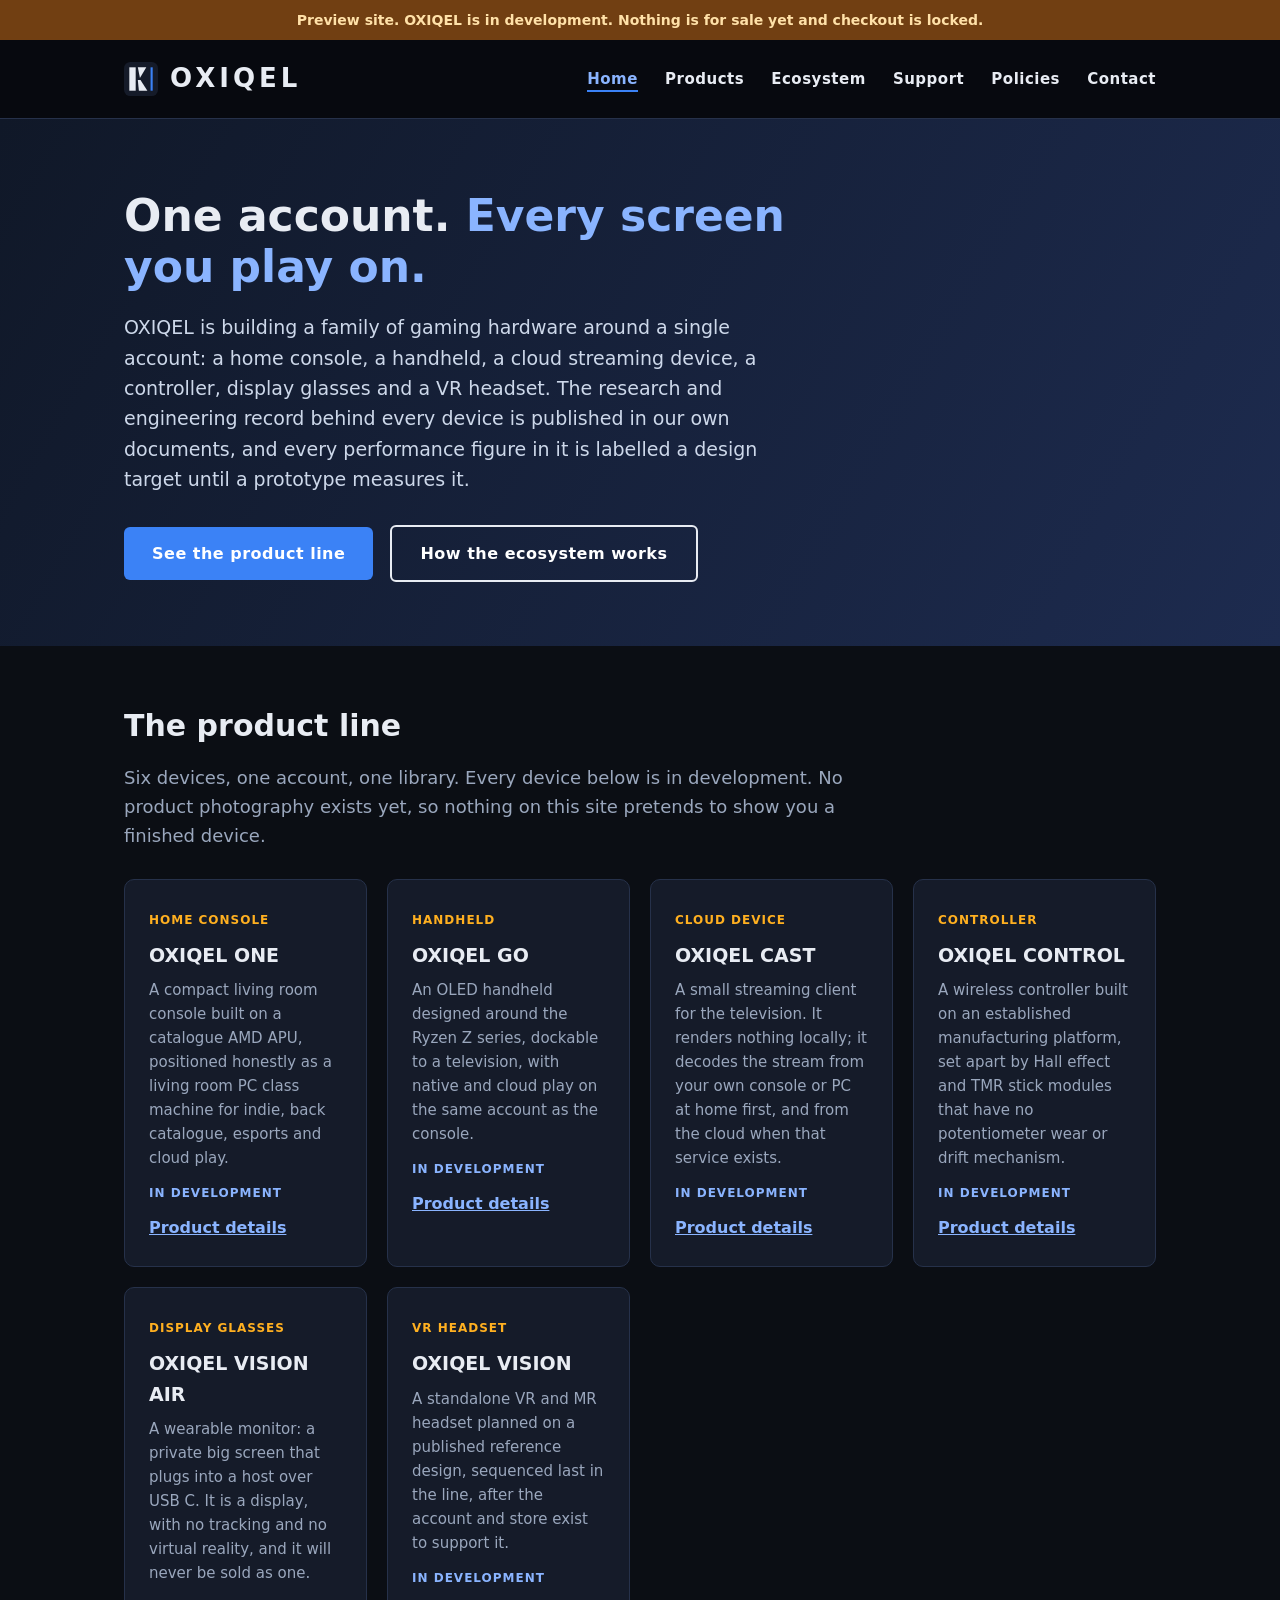
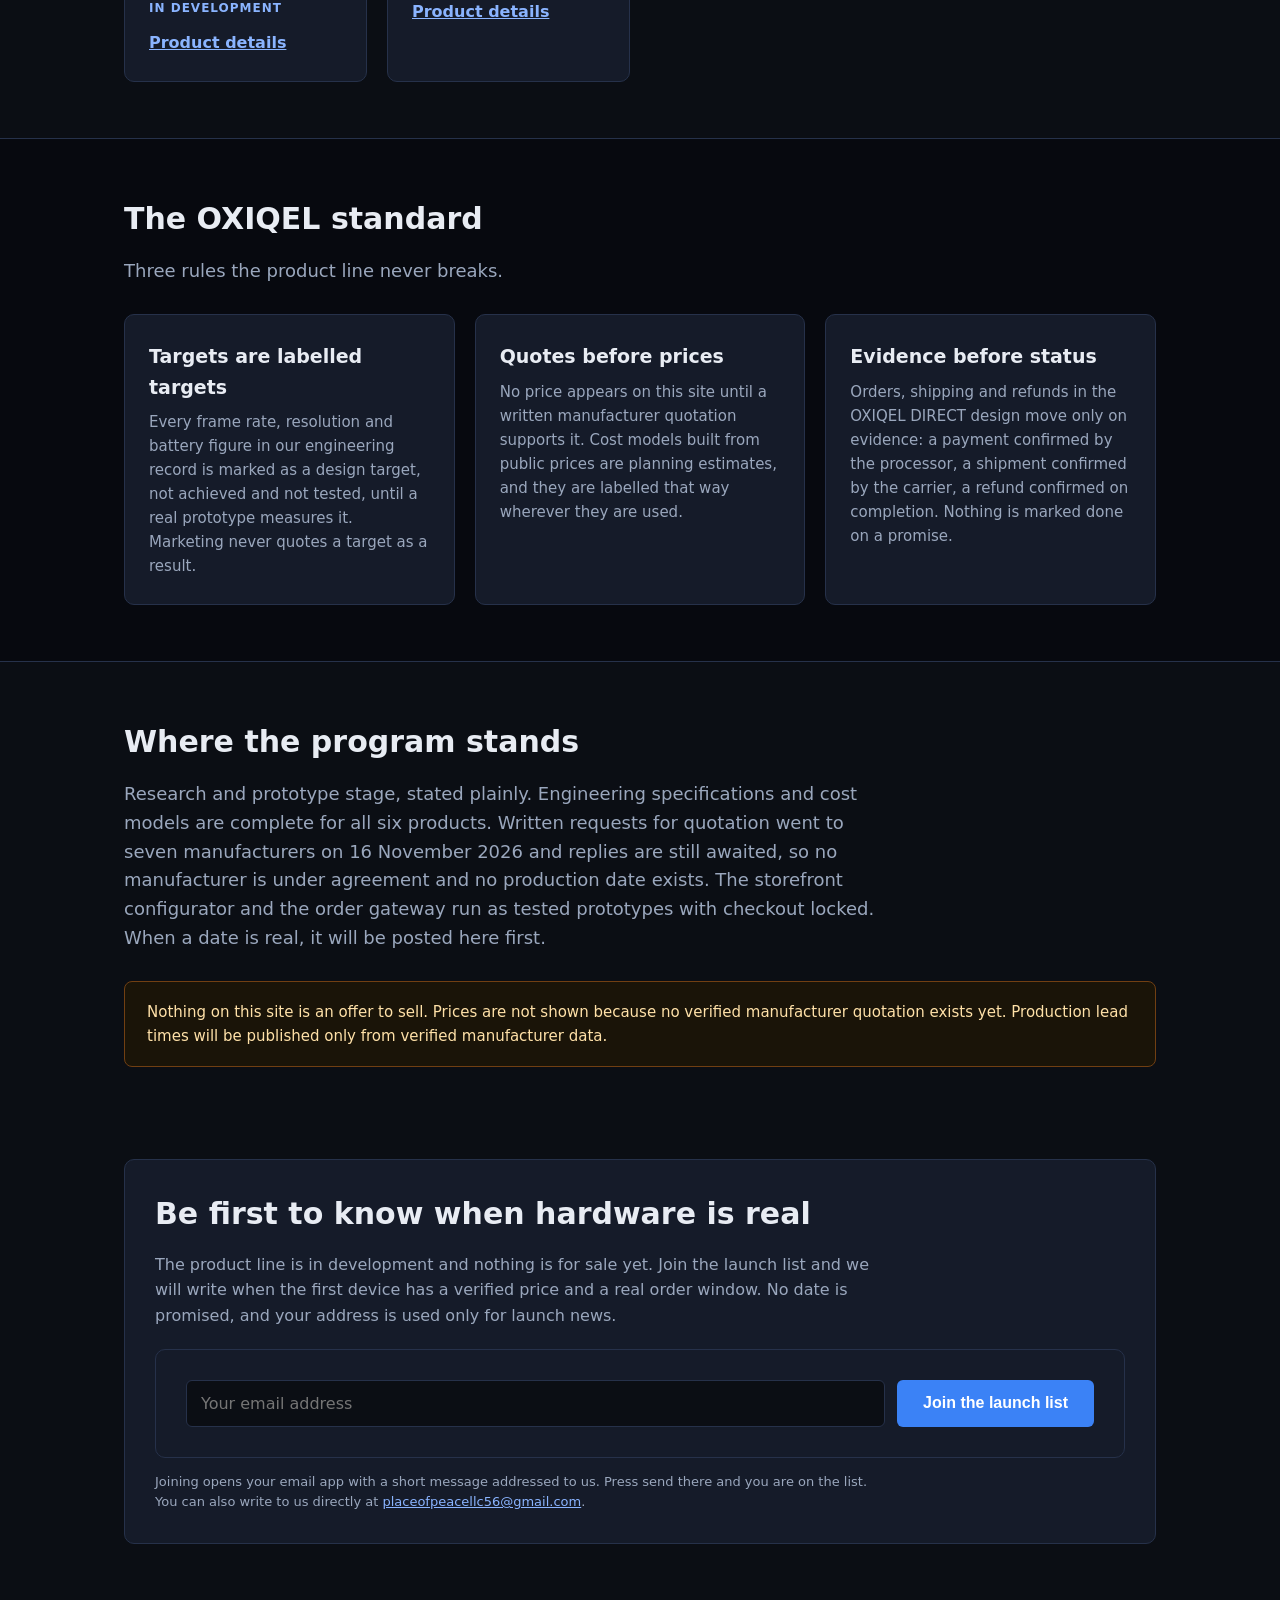
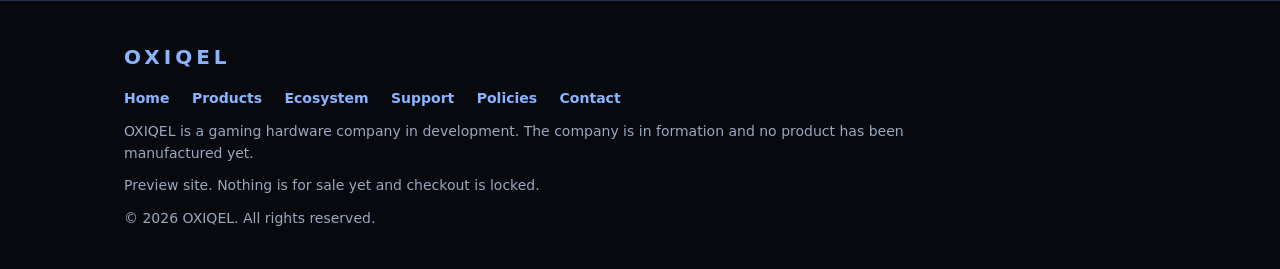
==== index.html @ 668855aa "OXIQEL completed website: six pages plus 404, styles, favicon, products.json, robots, sitemap. Previ" ====
<!DOCTYPE html>
<html lang="en">
<head>
<meta charset="utf-8">
<meta name="viewport" content="width=device-width, initial-scale=1">
<title>OXIQEL | One Account Across Console, Handheld, Cloud and Display</title>
<meta name="description" content="OXIQEL is a gaming hardware company in development: a home console, a handheld, a cloud device, a controller, display glasses and a VR headset, built on one account. Nothing is for sale yet and checkout is locked.">
<link rel="icon" type="image/svg+xml" href="favicon.svg">
<meta name="theme-color" content="#0b0e14">
<meta property="og:type" content="website">
<meta property="og:site_name" content="OXIQEL">
<meta property="og:title" content="OXIQEL | One Account Across Console, Handheld, Cloud and Display">
<meta property="og:description" content="OXIQEL is a gaming hardware company in development: a home console, a handheld, a cloud device, a controller, display glasses and a VR headset, built on one account. Nothing is for sale yet and checkout is locked.">
<meta property="og:url" content="https://oxiqel.com/">
<link rel="stylesheet" href="styles.css">
</head>
<body>
<div class="statusbar">Preview site. OXIQEL is in development. Nothing is for sale yet and checkout is locked.</div>
<header class="site">
  <div class="wrap">
    <a class="wordmark" href="index.html"><svg width="34" height="34" viewBox="0 0 64 64" aria-hidden="true"><rect width="64" height="64" rx="12" fill="#151b29"/><g fill="#e8ecf3"><polygon points="10,10 22,10 22,54 10,54"/><polygon points="26,10 42,10 30,30"/><polygon points="26,34 31,34 44,54 28,54"/></g><rect x="50" y="10" width="4" height="44" fill="#3b82f6"/></svg>OXIQEL</a>
    <nav class="main">
      <a class="current" aria-current="page" href="index.html">Home</a>
      <a href="products.html">Products</a>
      <a href="ecosystem.html">Ecosystem</a>
      <a href="support.html">Support</a>
      <a href="policies.html">Policies</a>
      <a href="contact.html">Contact</a>
    </nav>
  </div>
</header>

<div class="hero">
  <div class="wrap">
    <h1>One account. <span>Every screen you play on.</span></h1>
    <p>OXIQEL is building a family of gaming hardware around a single account: a home console, a handheld, a cloud streaming device, a controller, display glasses and a VR headset. The research and engineering record behind every device is published in our own documents, and every performance figure in it is labelled a design target until a prototype measures it.</p>
    <a class="cta" href="products.html">See the product line</a>
    <a class="cta alt" href="ecosystem.html">How the ecosystem works</a>
  </div>
</div>

<section class="block">
  <div class="wrap">
    <h2 class="title">The product line</h2>
    <p class="lede">Six devices, one account, one library. Every device below is in development. No product photography exists yet, so nothing on this site pretends to show you a finished device.</p>
    <div class="cards">
      <div class="card">
        <span class="tag">Home Console</span>
        <h3>OXIQEL ONE</h3>
        <p>A compact living room console built on a catalogue AMD APU, positioned honestly as a living room PC class machine for indie, back catalogue, esports and cloud play.</p>
        <span class="status">In development</span><br>
        <a class="more" href="products.html#one">Product details</a>
      </div>
      <div class="card">
        <span class="tag">Handheld</span>
        <h3>OXIQEL GO</h3>
        <p>An OLED handheld designed around the Ryzen Z series, dockable to a television, with native and cloud play on the same account as the console.</p>
        <span class="status">In development</span><br>
        <a class="more" href="products.html#go">Product details</a>
      </div>
      <div class="card">
        <span class="tag">Cloud Device</span>
        <h3>OXIQEL CAST</h3>
        <p>A small streaming client for the television. It renders nothing locally; it decodes the stream from your own console or PC at home first, and from the cloud when that service exists.</p>
        <span class="status">In development</span><br>
        <a class="more" href="products.html#cast">Product details</a>
      </div>
      <div class="card">
        <span class="tag">Controller</span>
        <h3>OXIQEL CONTROL</h3>
        <p>A wireless controller built on an established manufacturing platform, set apart by Hall effect and TMR stick modules that have no potentiometer wear or drift mechanism.</p>
        <span class="status">In development</span><br>
        <a class="more" href="products.html#control">Product details</a>
      </div>
      <div class="card">
        <span class="tag">Display Glasses</span>
        <h3>OXIQEL VISION AIR</h3>
        <p>A wearable monitor: a private big screen that plugs into a host over USB C. It is a display, with no tracking and no virtual reality, and it will never be sold as one.</p>
        <span class="status">In development</span><br>
        <a class="more" href="products.html#vision-air">Product details</a>
      </div>
      <div class="card">
        <span class="tag">VR Headset</span>
        <h3>OXIQEL VISION</h3>
        <p>A standalone VR and MR headset planned on a published reference design, sequenced last in the line, after the account and store exist to support it.</p>
        <span class="status">In development</span><br>
        <a class="more" href="products.html#vision">Product details</a>
      </div>
    </div>
  </div>
</section>

<section class="block band">
  <div class="wrap">
    <h2 class="title">The OXIQEL standard</h2>
    <p class="lede">Three rules the product line never breaks.</p>
    <div class="cards">
      <div class="card">
        <h3>Targets are labelled targets</h3>
        <p>Every frame rate, resolution and battery figure in our engineering record is marked as a design target, not achieved and not tested, until a real prototype measures it. Marketing never quotes a target as a result.</p>
      </div>
      <div class="card">
        <h3>Quotes before prices</h3>
        <p>No price appears on this site until a written manufacturer quotation supports it. Cost models built from public prices are planning estimates, and they are labelled that way wherever they are used.</p>
      </div>
      <div class="card">
        <h3>Evidence before status</h3>
        <p>Orders, shipping and refunds in the OXIQEL DIRECT design move only on evidence: a payment confirmed by the processor, a shipment confirmed by the carrier, a refund confirmed on completion. Nothing is marked done on a promise.</p>
      </div>
    </div>
  </div>
</section>

<section class="block">
  <div class="wrap">
    <h2 class="title">Where the program stands</h2>
    <p class="lede">Research and prototype stage, stated plainly. Engineering specifications and cost models are complete for all six products. Written requests for quotation went to seven manufacturers on 16 November 2026 and replies are still awaited, so no manufacturer is under agreement and no production date exists. The storefront configurator and the order gateway run as tested prototypes with checkout locked. When a date is real, it will be posted here first.</p>
    <div class="note">Nothing on this site is an offer to sell. Prices are not shown because no verified manufacturer quotation exists yet. Production lead times will be published only from verified manufacturer data.</div>
  </div>
</section>

<section class="block tight" id="launch-list">
  <div class="wrap">
    <div class="signup">
      <h2 class="title">Be first to know when hardware is real</h2>
      <p>The product line is in development and nothing is for sale yet. Join the launch list and we will write when the first device has a verified price and a real order window. No date is promised, and your address is used only for launch news.</p>
      <form class="signup" method="post" action="#">
        <label class="sr" for="signup-email">Your email</label>
        <input id="signup-email" name="email" type="email" autocomplete="email" required placeholder="Your email address">
        <button type="submit">Join the launch list</button>
      </form>
      <p class="fineprint">Joining opens your email app with a short message addressed to us. Press send there and you are on the list. You can also write to us directly at <a href="mailto:placeofpeacellc56@gmail.com">placeofpeacellc56@gmail.com</a>.</p>
    </div>
  </div>
</section>

<footer class="site">
  <div class="wrap">
    <a class="wordmark" href="index.html">OXIQEL</a>
    <nav class="foot">
      <a href="index.html">Home</a>
      <a href="products.html">Products</a>
      <a href="ecosystem.html">Ecosystem</a>
      <a href="support.html">Support</a>
      <a href="policies.html">Policies</a>
      <a href="contact.html">Contact</a>
    </nav>
    <p>OXIQEL is a gaming hardware company in development. The company is in formation and no product has been manufactured yet.</p>
    <p>Preview site. Nothing is for sale yet and checkout is locked.</p>
    <p>&copy; 2026 OXIQEL. All rights reserved.</p>
  </div>
</footer>

<script>
document.querySelectorAll('form.signup').forEach(function (f) {
  f.addEventListener('submit', function (e) {
    e.preventDefault();
    var em = f.querySelector('input[name="email"]').value.trim();
    var body = 'Please add this email to the OXIQEL launch list: ' + em + '\n\nI understand the product line is in development and nothing is for sale yet.';
    window.location.href = 'mailto:placeofpeacellc56@gmail.com?subject=' + encodeURIComponent('OXIQEL launch list signup') + '&body=' + encodeURIComponent(body);
  });
});
</script>
</body>
</html>
---- styles.css ----
/* OXIQEL site styles. Brand system per brand/VISUAL_IDENTITY_V1.md:
   Deep Space #0B0E14 base, Signal Blue #3B82F6 primary action, Ice #E8ECF3
   text. No product photography is used anywhere on this site until real
   product photography exists; every device shown is described in words and
   labelled a concept. Layout and completion pattern mirror the Stonepress
   site standard: full navigation, footer navigation, current page marking,
   focus states, screen reader labels, phone width rules. */

:root {
  --space: #0b0e14;
  --space-deep: #07090f;
  --panel: #151b29;
  --panel-line: #26314a;
  --blue: #3b82f6;
  --blue-soft: #8ab4ff;
  --ice: #e8ecf3;
  --muted: #9aa7bd;
  --amber: #ffb020;
  --amber-deep: #713f12;
}

* { box-sizing: border-box; margin: 0; padding: 0; }

body {
  font-family: system-ui, "Helvetica Neue", Helvetica, Arial, sans-serif;
  background: var(--space);
  color: var(--ice);
  line-height: 1.6;
}

a { color: var(--blue-soft); }

.wrap { max-width: 1080px; margin: 0 auto; padding: 0 24px; }

.statusbar {
  background: var(--amber-deep);
  color: #ffe1a8;
  font-size: 14px;
  font-weight: 600;
  text-align: center;
  padding: 9px 16px;
}

header.site {
  background: var(--space-deep);
  border-bottom: 1px solid var(--panel-line);
}
header.site .wrap {
  display: flex; align-items: center; justify-content: space-between;
  padding-top: 18px; padding-bottom: 18px; flex-wrap: wrap; gap: 12px;
}
.wordmark {
  display: inline-flex; align-items: center; gap: 12px;
  font-size: 26px; font-weight: 800; letter-spacing: 4px; color: var(--ice);
  text-decoration: none;
}
.wordmark svg { display: block; }
nav.main a {
  color: var(--ice); text-decoration: none; margin-left: 22px;
  font-size: 15px; font-weight: 600; letter-spacing: 0.5px;
}
nav.main a:hover { color: var(--blue-soft); }
nav.main a.current { color: var(--blue-soft); border-bottom: 2px solid var(--blue); padding-bottom: 2px; }

.hero {
  background: linear-gradient(120deg, #101828, #1d2b4f);
  padding: 72px 0 64px 0;
}
.hero h1 {
  font-size: 44px; line-height: 1.15; font-weight: 800; max-width: 760px;
}
.hero h1 span { color: var(--blue-soft); }
.hero p {
  margin-top: 20px; font-size: 19px; max-width: 680px; color: #cdd8ea;
}
.hero .cta {
  display: inline-block; margin-top: 30px; background: var(--blue);
  color: #ffffff; padding: 14px 28px; border-radius: 6px;
  text-decoration: none; font-weight: 700; letter-spacing: 0.5px;
}
.hero .cta.alt {
  background: transparent; border: 2px solid var(--ice); margin-left: 12px;
}

section.block { padding: 56px 0; }
section.block.tight { padding: 36px 0; }
h2.title { font-size: 30px; font-weight: 800; color: var(--ice); margin-bottom: 14px; }
p.lede { font-size: 18px; color: var(--muted); max-width: 760px; }

.cards { display: grid; grid-template-columns: repeat(auto-fit, minmax(230px, 1fr)); gap: 20px; margin-top: 28px; }
.card {
  background: var(--panel); border: 1px solid var(--panel-line); border-radius: 10px;
  padding: 26px 24px;
}
.card h3 { font-size: 19px; color: var(--ice); margin-bottom: 8px; }
.card p { font-size: 15px; color: var(--muted); }
.card .tag {
  display: inline-block; font-size: 12px; font-weight: 700; letter-spacing: 1px;
  color: var(--amber); text-transform: uppercase; margin-bottom: 10px;
}
.card .status {
  display: inline-block; font-size: 12px; font-weight: 700; letter-spacing: 1px;
  color: var(--blue-soft); text-transform: uppercase; margin-top: 14px;
}
.card a.more { display: inline-block; margin-top: 10px; font-weight: 600; }

.band { background: var(--space-deep); border-top: 1px solid var(--panel-line); border-bottom: 1px solid var(--panel-line); }

.note {
  background: #1a1408; border: 1px solid var(--amber-deep); border-radius: 8px;
  padding: 18px 22px; margin-top: 28px; font-size: 15px; color: #ffe1a8;
}

.product { margin-top: 40px; }
.product h3 {
  font-size: 24px; color: var(--ice); border-bottom: 3px solid var(--blue);
  padding-bottom: 8px; margin-bottom: 10px;
}
.product p { color: var(--muted); font-size: 16px; max-width: 820px; margin-top: 8px; }
.product .status {
  display: inline-block; font-size: 12px; font-weight: 700; letter-spacing: 1px;
  color: var(--amber); text-transform: uppercase; margin-bottom: 6px;
}
.product dl { margin-top: 14px; display: grid; grid-template-columns: repeat(auto-fit, minmax(220px, 1fr)); gap: 12px; }
.product dl div { background: var(--panel); border: 1px solid var(--panel-line); border-radius: 8px; padding: 14px 16px; }
.product dt { font-size: 12px; font-weight: 700; letter-spacing: 1px; text-transform: uppercase; color: var(--blue-soft); }
.product dd { font-size: 15px; color: var(--ice); margin-top: 4px; }

.config {
  background: var(--panel); border: 1px solid var(--panel-line); border-radius: 10px;
  padding: 30px; margin-top: 28px;
}
.config label { display: block; font-weight: 600; margin-top: 18px; margin-bottom: 6px; }
.config select {
  width: 100%; padding: 12px; border: 1px solid var(--panel-line); border-radius: 6px;
  font-size: 16px; font-family: inherit; background: var(--space); color: var(--ice);
}
.config .actions { display: flex; gap: 12px; flex-wrap: wrap; margin-top: 24px; }
button.primary {
  background: var(--blue); color: #ffffff; border: none; padding: 14px 28px;
  border-radius: 6px; font-size: 16px; font-weight: 700; cursor: pointer;
}
button.locked {
  background: #475569; color: #e2e8f0; border: none; padding: 14px 28px;
  border-radius: 6px; font-size: 16px; font-weight: 700; cursor: not-allowed;
}
#summary {
  background: var(--space); border: 1px dashed var(--blue); border-radius: 8px;
  padding: 16px; margin-top: 18px; white-space: pre-wrap; font-size: 15px;
}

.libcard {
  background: var(--panel); border: 1px solid var(--panel-line); border-radius: 10px;
  padding: 22px 24px; margin-top: 16px;
}
.libcard h3 { font-size: 19px; }
.libcard p { color: var(--muted); font-size: 15px; margin-top: 6px; max-width: 820px; }
.badge {
  display: inline-block; font-size: 11px; font-weight: 700; letter-spacing: 1px;
  padding: 3px 10px; border-radius: 999px; background: var(--amber-deep); color: #ffe1a8;
  text-transform: uppercase; margin-left: 8px; vertical-align: middle;
}

.policy h2 { font-size: 24px; margin-top: 36px; color: var(--ice); }
.policy h2:first-child { margin-top: 0; }
.policy p { color: var(--muted); font-size: 16px; max-width: 860px; margin-top: 10px; }

form.contact { max-width: 640px; margin-top: 24px; }
form.contact label { display: block; font-weight: 600; margin-top: 18px; margin-bottom: 6px; }
form.contact input, form.contact select, form.contact textarea {
  width: 100%; padding: 12px; border: 1px solid var(--panel-line); border-radius: 6px;
  font-size: 16px; font-family: inherit; background: var(--panel); color: var(--ice);
}
form.contact button {
  margin-top: 22px; background: var(--blue); color: #ffffff; border: none;
  padding: 14px 30px; border-radius: 6px; font-size: 16px; font-weight: 700;
  cursor: pointer;
}

.signup {
  background: var(--panel); border: 1px solid var(--panel-line); border-radius: 10px;
  padding: 30px;
}
.signup p { color: var(--muted); max-width: 720px; margin-top: 6px; }
form.signup {
  display: flex; gap: 12px; flex-wrap: wrap; margin-top: 20px;
}
form.signup input {
  flex: 1 1 260px; padding: 13px 14px; border: 1px solid var(--panel-line);
  border-radius: 6px; font-size: 16px; font-family: inherit; background: var(--space); color: var(--ice);
}
form.signup button {
  background: var(--blue); color: #ffffff; border: none; padding: 13px 26px;
  border-radius: 6px; font-size: 16px; font-weight: 700; cursor: pointer;
}
.signup .fineprint { font-size: 13px; margin-top: 14px; }

footer.site {
  background: var(--space-deep); border-top: 1px solid var(--panel-line);
  color: var(--muted); padding: 40px 0; margin-top: 20px; font-size: 14px;
}
footer.site .wordmark { font-size: 20px; }
footer.site p { margin-top: 10px; max-width: 820px; }
footer.site a { color: var(--blue-soft); }
nav.foot { margin-top: 14px; }
nav.foot a { margin-right: 18px; text-decoration: none; font-weight: 600; }
nav.foot a:hover { text-decoration: underline; }

a:focus-visible, button:focus-visible, input:focus-visible,
select:focus-visible, textarea:focus-visible {
  outline: 3px solid var(--amber); outline-offset: 2px;
}

.sr {
  position: absolute; width: 1px; height: 1px; overflow: hidden;
  clip: rect(0 0 0 0); white-space: nowrap;
}

.cta-inline { color: var(--blue-soft); font-size: 17px; }

@media (max-width: 720px) {
  .wrap { padding: 0 18px; }
  header.site .wrap { flex-direction: column; align-items: flex-start; }
  nav.main a { margin-left: 0; margin-right: 18px; line-height: 2; }
  .hero { padding: 48px 0 44px 0; }
  .hero h1 { font-size: 31px; }
  .hero p { font-size: 17px; }
  .hero .cta { display: block; text-align: center; margin-left: 0; }
  .hero .cta.alt { margin-top: 12px; }
  section.block { padding: 40px 0; }
  h2.title { font-size: 25px; }
  p.lede { font-size: 16px; }
  .config, .signup { padding: 22px; }
  form.signup button { width: 100%; }
  form.contact button { width: 100%; }
  .config .actions button { width: 100%; }
}
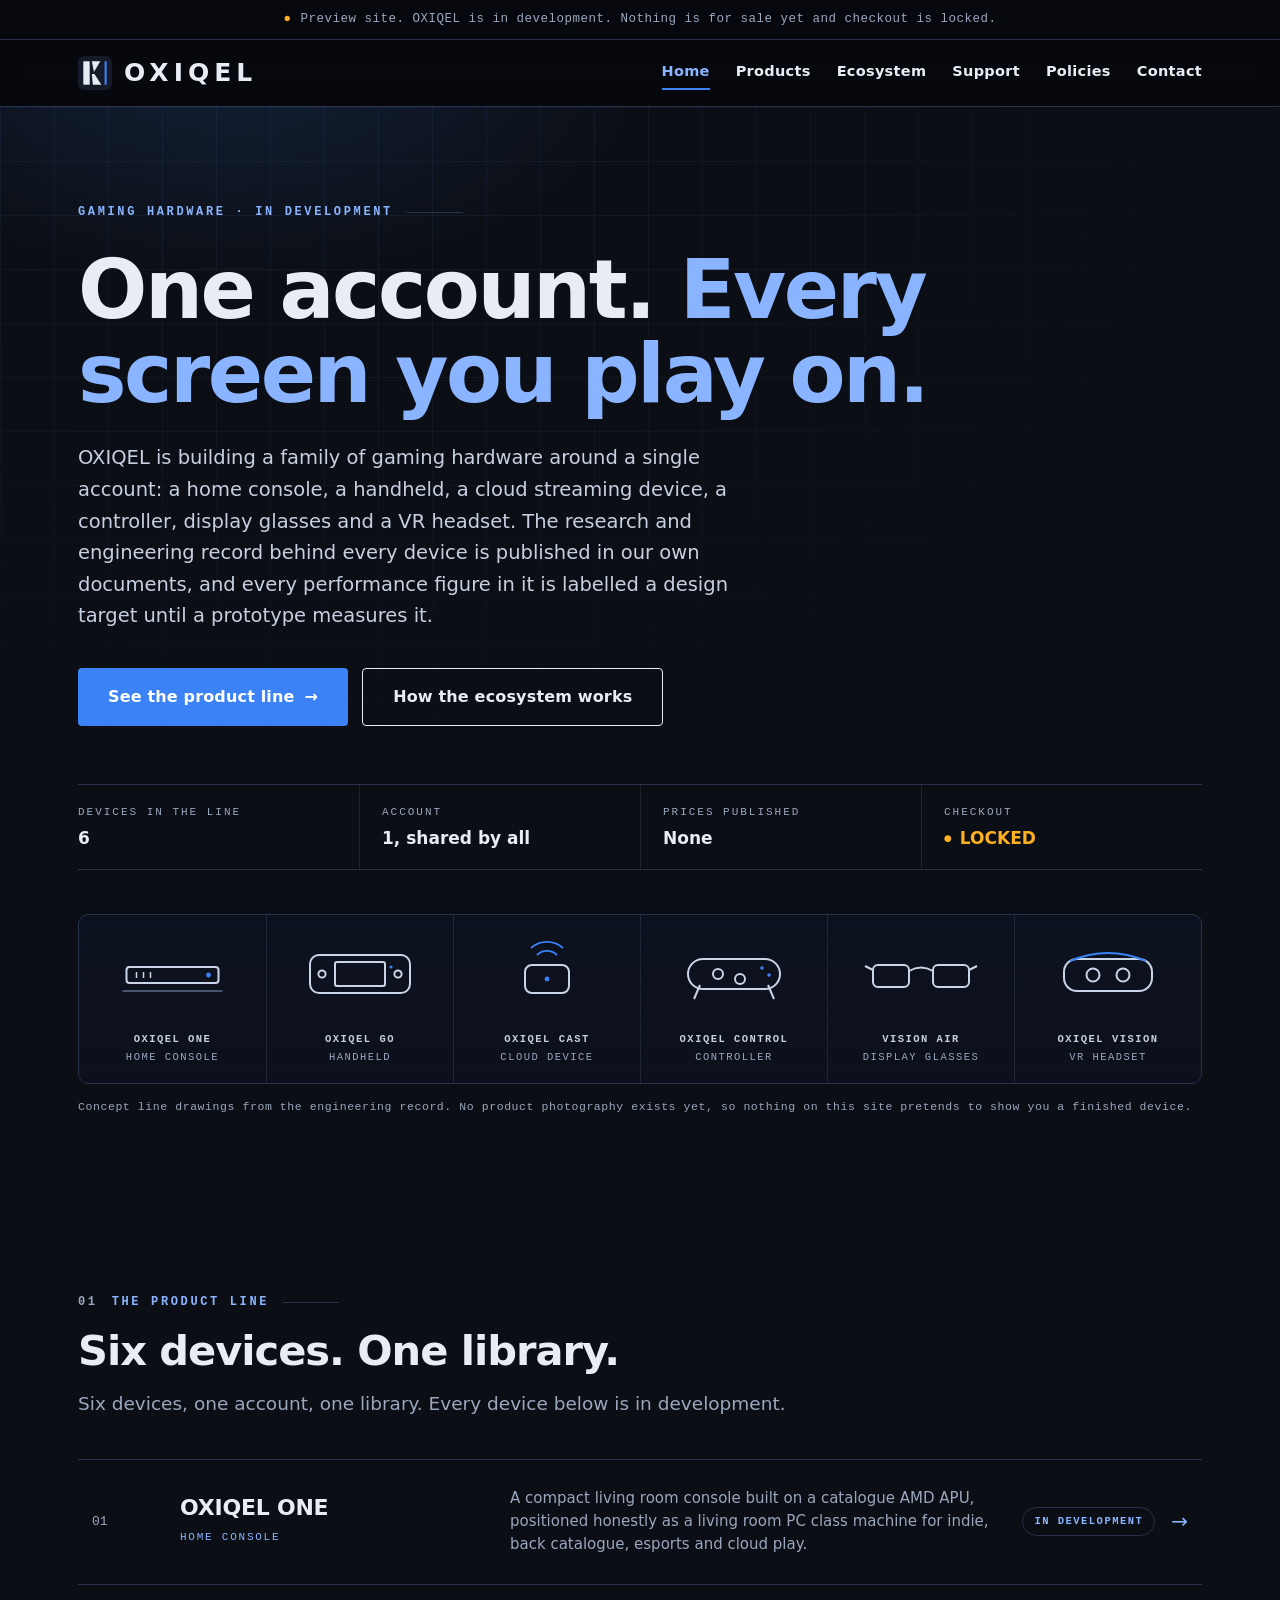
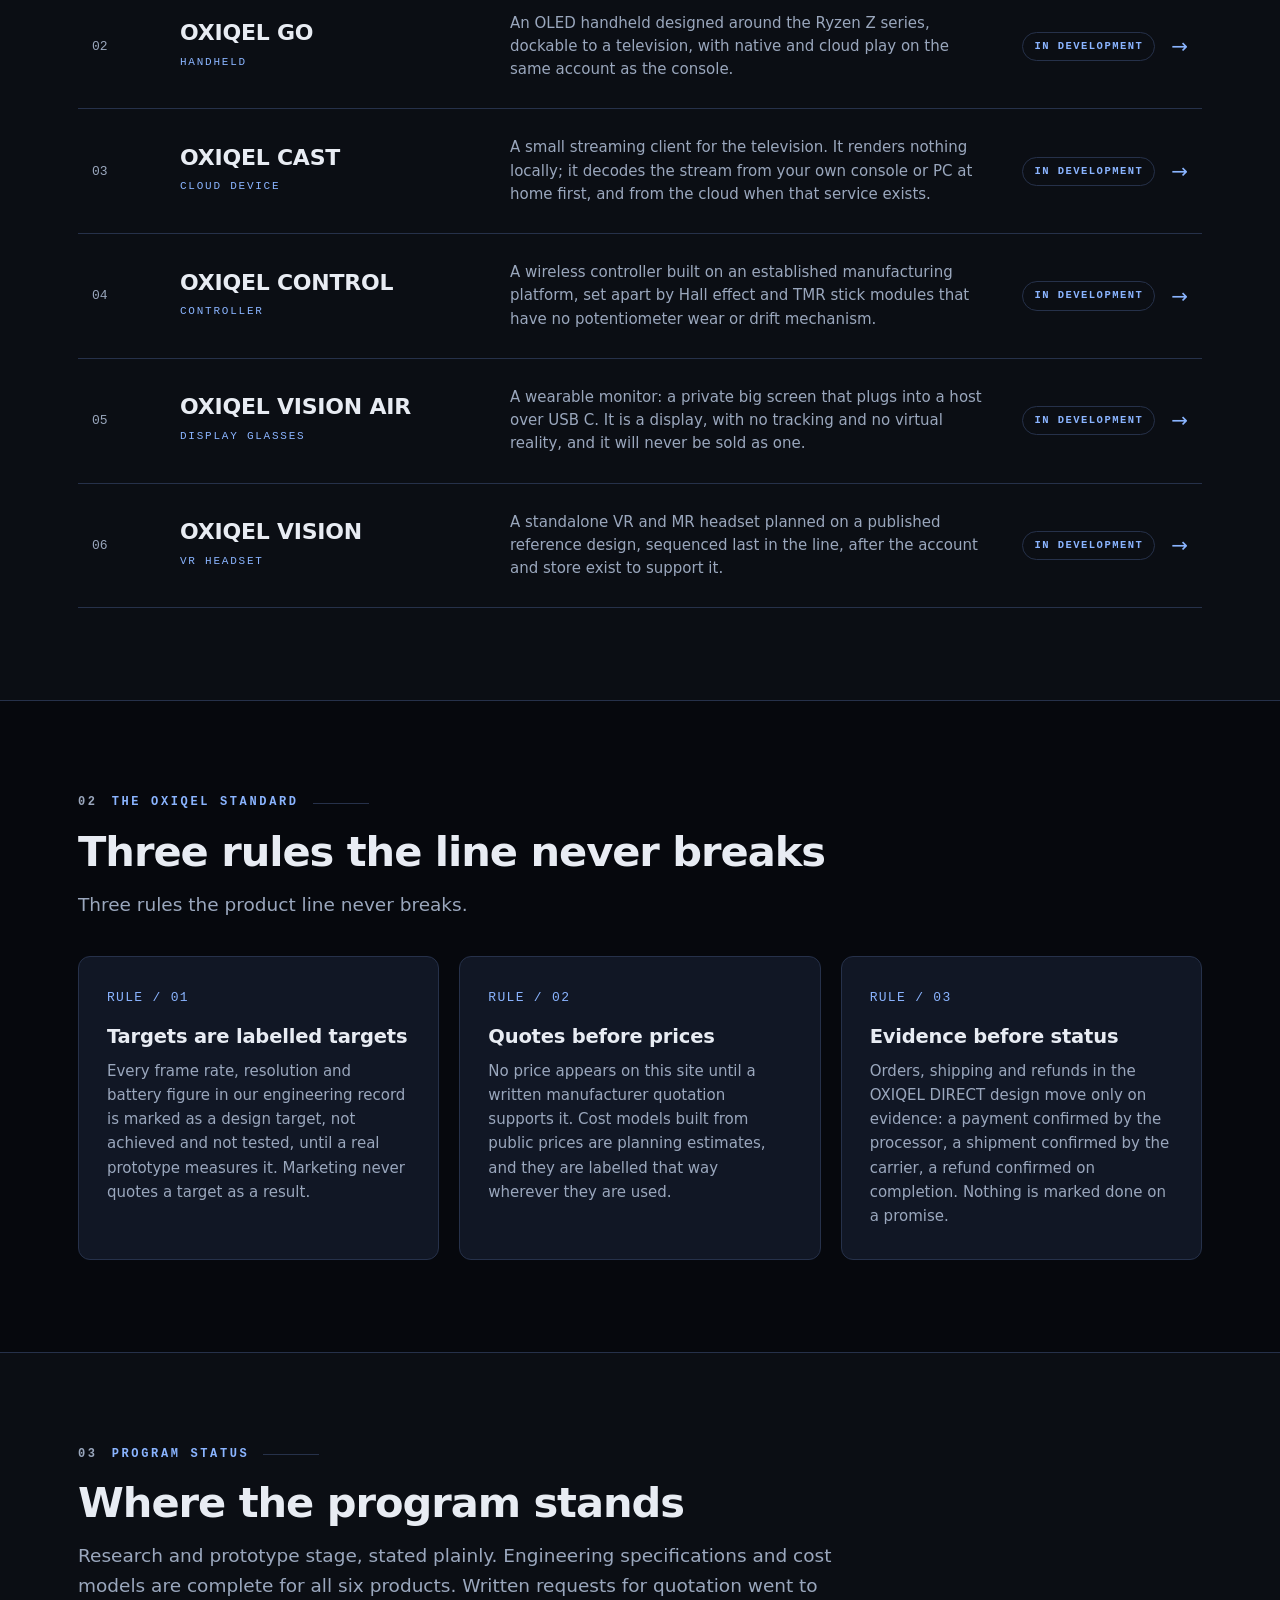
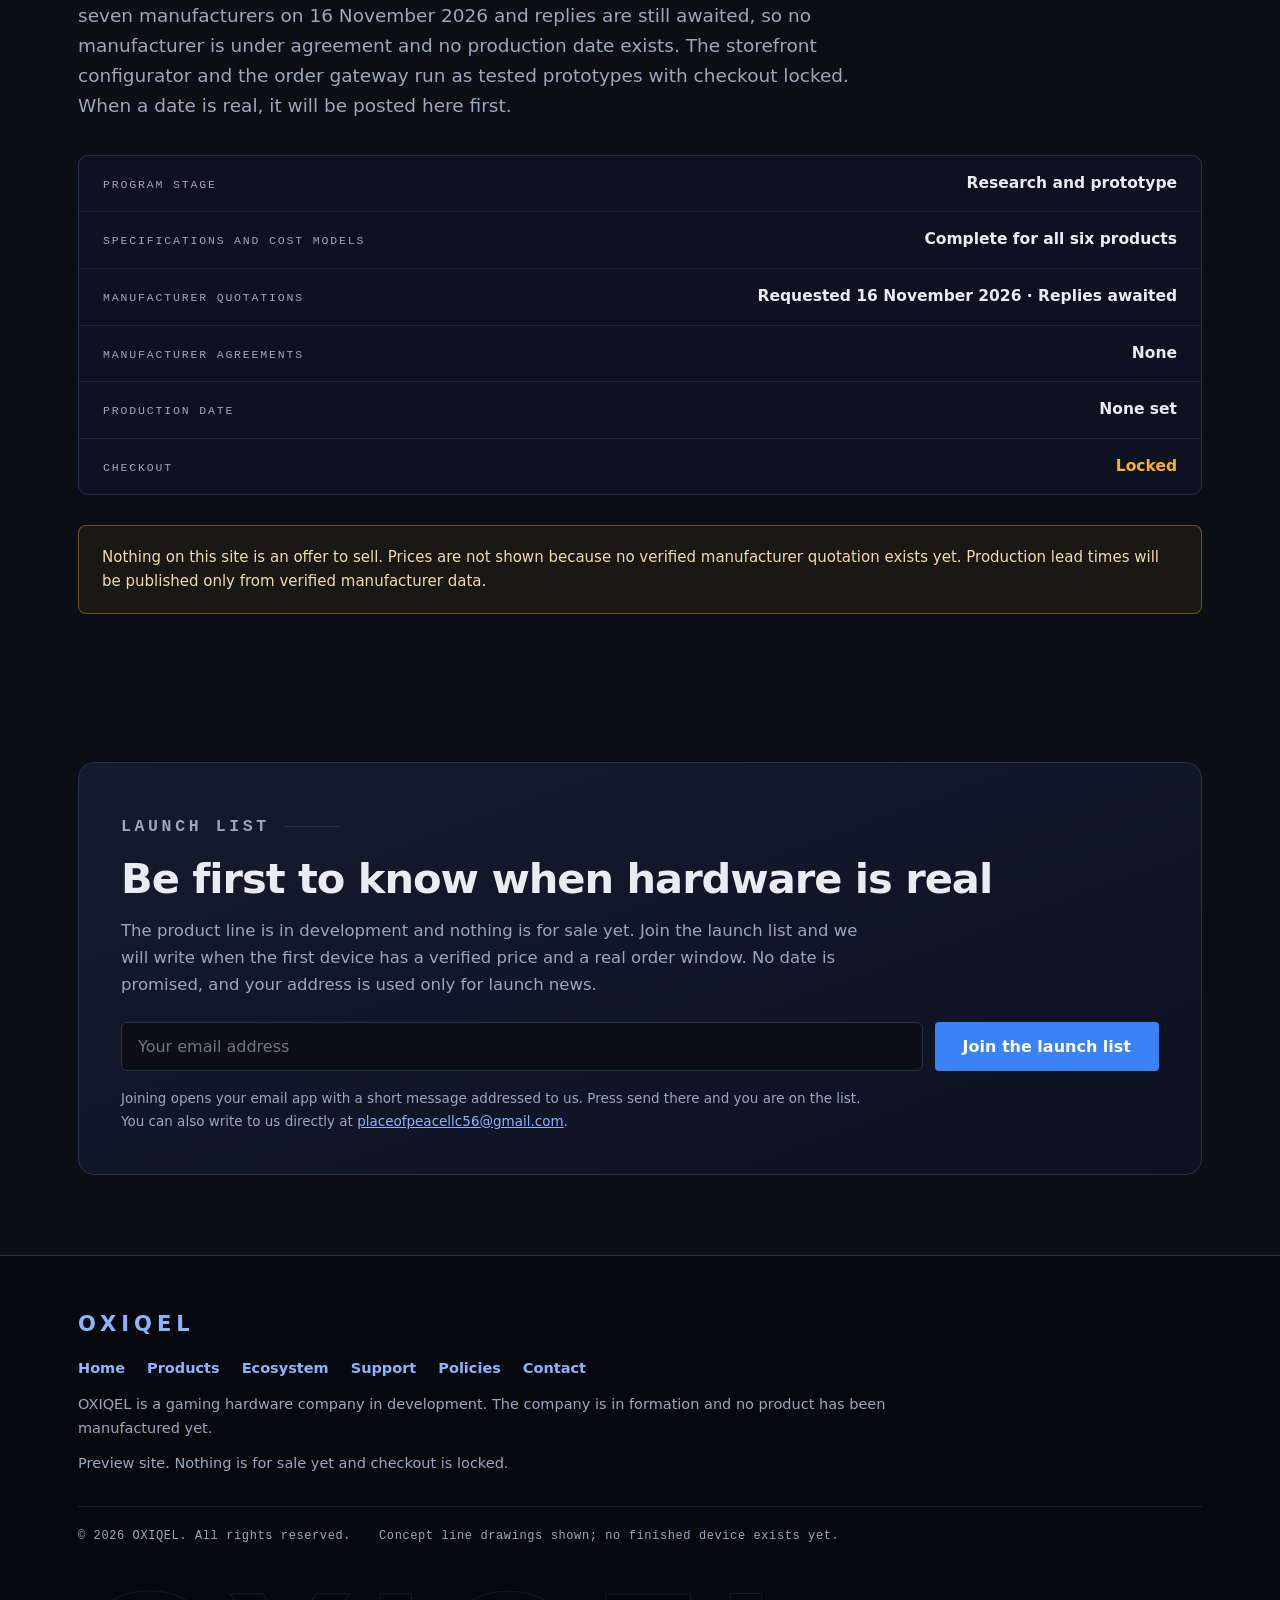
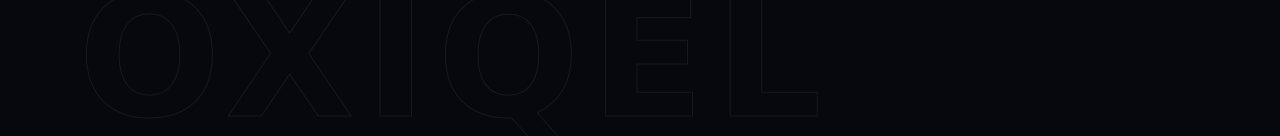
==== commit 93d20737: "Design elevation: engineering-dossier art direction, full rebuild of all pages" ====
--- a/index.html
+++ b/index.html
@@ -15,11 +15,12 @@
 <link rel="stylesheet" href="styles.css">
 </head>
 <body>
-<div class="statusbar">Preview site. OXIQEL is in development. Nothing is for sale yet and checkout is locked.</div>
+<a class="skip" href="#main">Skip to content</a>
+<div class="statusbar"><span class="dot" aria-hidden="true">●</span>Preview site. OXIQEL is in development. Nothing is for sale yet and checkout is locked.</div>
 <header class="site">
   <div class="wrap">
     <a class="wordmark" href="index.html"><svg width="34" height="34" viewBox="0 0 64 64" aria-hidden="true"><rect width="64" height="64" rx="12" fill="#151b29"/><g fill="#e8ecf3"><polygon points="10,10 22,10 22,54 10,54"/><polygon points="26,10 42,10 30,30"/><polygon points="26,34 31,34 44,54 28,54"/></g><rect x="50" y="10" width="4" height="44" fill="#3b82f6"/></svg>OXIQEL</a>
-    <nav class="main">
+    <nav class="main" aria-label="Main">
       <a class="current" aria-current="page" href="index.html">Home</a>
       <a href="products.html">Products</a>
       <a href="ecosystem.html">Ecosystem</a>
@@ -30,80 +31,116 @@
   </div>
 </header>
 
+<main id="main">
 <div class="hero">
   <div class="wrap">
-    <h1>One account. <span>Every screen you play on.</span></h1>
-    <p>OXIQEL is building a family of gaming hardware around a single account: a home console, a handheld, a cloud streaming device, a controller, display glasses and a VR headset. The research and engineering record behind every device is published in our own documents, and every performance figure in it is labelled a design target until a prototype measures it.</p>
-    <a class="cta" href="products.html">See the product line</a>
-    <a class="cta alt" href="ecosystem.html">How the ecosystem works</a>
+    <p class="kicker">Gaming hardware · In development</p>
+    <h1 class="display">One account. <span>Every screen you play on.</span></h1>
+    <p class="intro">OXIQEL is building a family of gaming hardware around a single account: a home console, a handheld, a cloud streaming device, a controller, display glasses and a VR headset. The research and engineering record behind every device is published in our own documents, and every performance figure in it is labelled a design target until a prototype measures it.</p>
+    <div class="ctas">
+      <a class="cta" href="products.html">See the product line <span class="arr" aria-hidden="true">→</span></a>
+      <a class="cta alt" href="ecosystem.html">How the ecosystem works</a>
+    </div>
+    <dl class="datastrip">
+      <div><dt>Devices in the line</dt><dd>6</dd></div>
+      <div><dt>Account</dt><dd>1, shared by all</dd></div>
+      <div><dt>Prices published</dt><dd>None</dd></div>
+      <div><dt>Checkout</dt><dd class="lock">LOCKED</dd></div>
+    </dl>
+    <div class="figstrip" role="img" aria-label="Concept line drawings of the six OXIQEL devices: ONE console, GO handheld, CAST cloud device, CONTROL controller, VISION AIR display glasses and VISION headset.">
+      <figure>
+        <svg viewBox="0 0 120 74" fill="none" stroke="#c9d4e6" stroke-width="2" aria-hidden="true"><rect x="14" y="30" width="92" height="16" rx="3"/><path d="M24 35v6M31 35v6M38 35v6" stroke-width="1.5"/><circle cx="96" cy="38" r="2.4" fill="#3b82f6" stroke="none"/><path d="M10 54h100" stroke="#5b6b8c" stroke-width="1.5"/></svg>
+        <figcaption><b>OXIQEL ONE</b><br>Home console</figcaption>
+      </figure>
+      <figure>
+        <svg viewBox="0 0 120 74" fill="none" stroke="#c9d4e6" stroke-width="2" aria-hidden="true"><rect x="10" y="18" width="100" height="38" rx="9"/><rect x="35" y="25" width="50" height="24" rx="2"/><circle cx="22" cy="37" r="3.6"/><circle cx="98" cy="37" r="3.6"/><circle cx="91" cy="30" r="1.6" fill="#3b82f6" stroke="none"/></svg>
+        <figcaption><b>OXIQEL GO</b><br>Handheld</figcaption>
+      </figure>
+      <figure>
+        <svg viewBox="0 0 120 74" fill="none" stroke="#c9d4e6" stroke-width="2" aria-hidden="true"><rect x="38" y="28" width="44" height="28" rx="7"/><circle cx="60" cy="42" r="2.4" fill="#3b82f6" stroke="none"/><path d="M50 18a14 14 0 0 1 20 0M44 11a24 24 0 0 1 32 0" stroke="#3b82f6" stroke-width="1.8"/></svg>
+        <figcaption><b>OXIQEL CAST</b><br>Cloud device</figcaption>
+      </figure>
+      <figure>
+        <svg viewBox="0 0 120 74" fill="none" stroke="#c9d4e6" stroke-width="2" aria-hidden="true"><rect x="14" y="22" width="92" height="30" rx="15"/><path d="M26 48 20 62M94 48l6 14" /><circle cx="44" cy="37" r="5"/><circle cx="66" cy="42" r="5"/><circle cx="88" cy="31" r="1.8" fill="#3b82f6" stroke="none"/><circle cx="95" cy="38" r="1.8" fill="#3b82f6" stroke="none"/></svg>
+        <figcaption><b>OXIQEL CONTROL</b><br>Controller</figcaption>
+      </figure>
+      <figure>
+        <svg viewBox="0 0 120 74" fill="none" stroke="#c9d4e6" stroke-width="2" aria-hidden="true"><rect x="12" y="28" width="36" height="22" rx="5"/><rect x="72" y="28" width="36" height="22" rx="5"/><path d="M48 34q12-7 24 0M12 33 4 29M108 33l8-4"/></svg>
+        <figcaption><b>VISION AIR</b><br>Display glasses</figcaption>
+      </figure>
+      <figure>
+        <svg viewBox="0 0 120 74" fill="none" stroke="#c9d4e6" stroke-width="2" aria-hidden="true"><rect x="16" y="22" width="88" height="32" rx="13"/><circle cx="45" cy="38" r="6.5"/><circle cx="75" cy="38" r="6.5"/><path d="M22 24q38-16 76 0" stroke="#3b82f6" stroke-width="1.8"/></svg>
+        <figcaption><b>OXIQEL VISION</b><br>VR headset</figcaption>
+      </figure>
+    </div>
+    <p class="figcap">Concept line drawings from the engineering record. No product photography exists yet, so nothing on this site pretends to show you a finished device.</p>
   </div>
 </div>
 
 <section class="block">
   <div class="wrap">
-    <h2 class="title">The product line</h2>
-    <p class="lede">Six devices, one account, one library. Every device below is in development. No product photography exists yet, so nothing on this site pretends to show you a finished device.</p>
-    <div class="cards">
-      <div class="card">
-        <span class="tag">Home Console</span>
-        <h3>OXIQEL ONE</h3>
-        <p>A compact living room console built on a catalogue AMD APU, positioned honestly as a living room PC class machine for indie, back catalogue, esports and cloud play.</p>
-        <span class="status">In development</span><br>
-        <a class="more" href="products.html#one">Product details</a>
-      </div>
-      <div class="card">
-        <span class="tag">Handheld</span>
-        <h3>OXIQEL GO</h3>
-        <p>An OLED handheld designed around the Ryzen Z series, dockable to a television, with native and cloud play on the same account as the console.</p>
-        <span class="status">In development</span><br>
-        <a class="more" href="products.html#go">Product details</a>
-      </div>
-      <div class="card">
-        <span class="tag">Cloud Device</span>
-        <h3>OXIQEL CAST</h3>
-        <p>A small streaming client for the television. It renders nothing locally; it decodes the stream from your own console or PC at home first, and from the cloud when that service exists.</p>
-        <span class="status">In development</span><br>
-        <a class="more" href="products.html#cast">Product details</a>
-      </div>
-      <div class="card">
-        <span class="tag">Controller</span>
-        <h3>OXIQEL CONTROL</h3>
-        <p>A wireless controller built on an established manufacturing platform, set apart by Hall effect and TMR stick modules that have no potentiometer wear or drift mechanism.</p>
-        <span class="status">In development</span><br>
-        <a class="more" href="products.html#control">Product details</a>
-      </div>
-      <div class="card">
-        <span class="tag">Display Glasses</span>
-        <h3>OXIQEL VISION AIR</h3>
-        <p>A wearable monitor: a private big screen that plugs into a host over USB C. It is a display, with no tracking and no virtual reality, and it will never be sold as one.</p>
-        <span class="status">In development</span><br>
-        <a class="more" href="products.html#vision-air">Product details</a>
-      </div>
-      <div class="card">
-        <span class="tag">VR Headset</span>
-        <h3>OXIQEL VISION</h3>
-        <p>A standalone VR and MR headset planned on a published reference design, sequenced last in the line, after the account and store exist to support it.</p>
-        <span class="status">In development</span><br>
-        <a class="more" href="products.html#vision">Product details</a>
-      </div>
+    <p class="kicker"><span class="no">01</span> The product line</p>
+    <h2 class="title">Six devices. One library.</h2>
+    <p class="lede">Six devices, one account, one library. Every device below is in development.</p>
+    <div class="idx">
+      <a class="idxrow rv" href="products.html#one">
+        <span class="no">01</span>
+        <span class="nm"><b>OXIQEL ONE</b><i>Home Console</i></span>
+        <span class="ds">A compact living room console built on a catalogue AMD APU, positioned honestly as a living room PC class machine for indie, back catalogue, esports and cloud play.</span>
+        <span class="st"><span class="chip">In development</span><span class="arr" aria-hidden="true">→</span></span>
+      </a>
+      <a class="idxrow rv" href="products.html#go">
+        <span class="no">02</span>
+        <span class="nm"><b>OXIQEL GO</b><i>Handheld</i></span>
+        <span class="ds">An OLED handheld designed around the Ryzen Z series, dockable to a television, with native and cloud play on the same account as the console.</span>
+        <span class="st"><span class="chip">In development</span><span class="arr" aria-hidden="true">→</span></span>
+      </a>
+      <a class="idxrow rv" href="products.html#cast">
+        <span class="no">03</span>
+        <span class="nm"><b>OXIQEL CAST</b><i>Cloud Device</i></span>
+        <span class="ds">A small streaming client for the television. It renders nothing locally; it decodes the stream from your own console or PC at home first, and from the cloud when that service exists.</span>
+        <span class="st"><span class="chip">In development</span><span class="arr" aria-hidden="true">→</span></span>
+      </a>
+      <a class="idxrow rv" href="products.html#control">
+        <span class="no">04</span>
+        <span class="nm"><b>OXIQEL CONTROL</b><i>Controller</i></span>
+        <span class="ds">A wireless controller built on an established manufacturing platform, set apart by Hall effect and TMR stick modules that have no potentiometer wear or drift mechanism.</span>
+        <span class="st"><span class="chip">In development</span><span class="arr" aria-hidden="true">→</span></span>
+      </a>
+      <a class="idxrow rv" href="products.html#vision-air">
+        <span class="no">05</span>
+        <span class="nm"><b>OXIQEL VISION AIR</b><i>Display Glasses</i></span>
+        <span class="ds">A wearable monitor: a private big screen that plugs into a host over USB C. It is a display, with no tracking and no virtual reality, and it will never be sold as one.</span>
+        <span class="st"><span class="chip">In development</span><span class="arr" aria-hidden="true">→</span></span>
+      </a>
+      <a class="idxrow rv" href="products.html#vision">
+        <span class="no">06</span>
+        <span class="nm"><b>OXIQEL VISION</b><i>VR Headset</i></span>
+        <span class="ds">A standalone VR and MR headset planned on a published reference design, sequenced last in the line, after the account and store exist to support it.</span>
+        <span class="st"><span class="chip">In development</span><span class="arr" aria-hidden="true">→</span></span>
+      </a>
     </div>
   </div>
 </section>
 
 <section class="block band">
   <div class="wrap">
-    <h2 class="title">The OXIQEL standard</h2>
+    <p class="kicker"><span class="no">02</span> The OXIQEL standard</p>
+    <h2 class="title">Three rules the line never breaks</h2>
     <p class="lede">Three rules the product line never breaks.</p>
     <div class="cards">
-      <div class="card">
+      <div class="card rv">
+        <span class="rule-no">RULE / 01</span>
         <h3>Targets are labelled targets</h3>
         <p>Every frame rate, resolution and battery figure in our engineering record is marked as a design target, not achieved and not tested, until a real prototype measures it. Marketing never quotes a target as a result.</p>
       </div>
-      <div class="card">
+      <div class="card rv">
+        <span class="rule-no">RULE / 02</span>
         <h3>Quotes before prices</h3>
         <p>No price appears on this site until a written manufacturer quotation supports it. Cost models built from public prices are planning estimates, and they are labelled that way wherever they are used.</p>
       </div>
-      <div class="card">
+      <div class="card rv">
+        <span class="rule-no">RULE / 03</span>
         <h3>Evidence before status</h3>
         <p>Orders, shipping and refunds in the OXIQEL DIRECT design move only on evidence: a payment confirmed by the processor, a shipment confirmed by the carrier, a refund confirmed on completion. Nothing is marked done on a promise.</p>
       </div>
@@ -113,15 +150,25 @@
 
 <section class="block">
   <div class="wrap">
+    <p class="kicker"><span class="no">03</span> Program status</p>
     <h2 class="title">Where the program stands</h2>
     <p class="lede">Research and prototype stage, stated plainly. Engineering specifications and cost models are complete for all six products. Written requests for quotation went to seven manufacturers on 16 November 2026 and replies are still awaited, so no manufacturer is under agreement and no production date exists. The storefront configurator and the order gateway run as tested prototypes with checkout locked. When a date is real, it will be posted here first.</p>
+    <dl class="ledger rv">
+      <div class="lrow"><dt>Program stage</dt><dd>Research and prototype</dd></div>
+      <div class="lrow"><dt>Specifications and cost models</dt><dd>Complete for all six products</dd></div>
+      <div class="lrow"><dt>Manufacturer quotations</dt><dd>Requested 16 November 2026 · Replies awaited</dd></div>
+      <div class="lrow"><dt>Manufacturer agreements</dt><dd>None</dd></div>
+      <div class="lrow"><dt>Production date</dt><dd>None set</dd></div>
+      <div class="lrow"><dt>Checkout</dt><dd class="lock">Locked</dd></div>
+    </dl>
     <div class="note">Nothing on this site is an offer to sell. Prices are not shown because no verified manufacturer quotation exists yet. Production lead times will be published only from verified manufacturer data.</div>
   </div>
 </section>
 
 <section class="block tight" id="launch-list">
   <div class="wrap">
-    <div class="signup">
+    <div class="signup rv">
+      <p class="kicker">Launch list</p>
       <h2 class="title">Be first to know when hardware is real</h2>
       <p>The product line is in development and nothing is for sale yet. Join the launch list and we will write when the first device has a verified price and a real order window. No date is promised, and your address is used only for launch news.</p>
       <form class="signup" method="post" action="#">
@@ -133,11 +180,12 @@
     </div>
   </div>
 </section>
+</main>
 
 <footer class="site">
   <div class="wrap">
     <a class="wordmark" href="index.html">OXIQEL</a>
-    <nav class="foot">
+    <nav class="foot" aria-label="Footer">
       <a href="index.html">Home</a>
       <a href="products.html">Products</a>
       <a href="ecosystem.html">Ecosystem</a>
@@ -147,7 +195,8 @@
     </nav>
     <p>OXIQEL is a gaming hardware company in development. The company is in formation and no product has been manufactured yet.</p>
     <p>Preview site. Nothing is for sale yet and checkout is locked.</p>
-    <p>&copy; 2026 OXIQEL. All rights reserved.</p>
+    <div class="legal"><span>&copy; 2026 OXIQEL. All rights reserved.</span><span>Concept line drawings shown; no finished device exists yet.</span></div>
+    <div class="giant" aria-hidden="true">OXIQEL</div>
   </div>
 </footer>
 
--- a/styles.css
+++ b/styles.css
@@ -1,237 +1,492 @@
-/* OXIQEL site styles. Brand system per brand/VISUAL_IDENTITY_V1.md:
-   Deep Space #0B0E14 base, Signal Blue #3B82F6 primary action, Ice #E8ECF3
-   text. No product photography is used anywhere on this site until real
-   product photography exists; every device shown is described in words and
-   labelled a concept. Layout and completion pattern mirror the Stonepress
-   site standard: full navigation, footer navigation, current page marking,
-   focus states, screen reader labels, phone width rules. */
+/* OXIQEL site styles — v2 design system, "The Engineering Record".
+   Brand base per brand/VISUAL_IDENTITY_V1.md: Deep Space #0B0E14,
+   Signal Blue #3B82F6, Ice #E8ECF3. Art direction: a measured technical
+   drawing — hairline rules, mono spec labels, concept line elevations.
+   No product photography is used anywhere on this site until real product
+   photography exists; every device shown is a labelled concept line
+   drawing. Amber is reserved for status and lock semantics only.
+   No webfonts, no CDN, no external assets: system type stacks only. */
 
 :root {
   --space: #0b0e14;
-  --space-deep: #07090f;
-  --panel: #151b29;
-  --panel-line: #26314a;
+  --deep: #06080d;
+  --panel: #111725;
+  --panel-2: #0d1220;
+  --line: #26314a;
+  --line-soft: rgba(154, 167, 189, 0.14);
+  --grid: rgba(96, 130, 190, 0.09);
   --blue: #3b82f6;
   --blue-soft: #8ab4ff;
   --ice: #e8ecf3;
+  --body: #c6d0e0;
   --muted: #9aa7bd;
   --amber: #ffb020;
-  --amber-deep: #713f12;
+  --amber-ink: #f5d9a8;
+  --amber-line: rgba(255, 176, 32, 0.38);
+  --amber-bg: rgba(255, 176, 32, 0.06);
+  --mono: ui-monospace, "SF Mono", "Cascadia Code", Menlo, Consolas, monospace;
+  --sans: system-ui, -apple-system, "Segoe UI", Roboto, "Helvetica Neue", Arial, sans-serif;
 }
 
 * { box-sizing: border-box; margin: 0; padding: 0; }
 
+html { scroll-behavior: smooth; }
+
 body {
-  font-family: system-ui, "Helvetica Neue", Helvetica, Arial, sans-serif;
+  font-family: var(--sans);
   background: var(--space);
-  color: var(--ice);
-  line-height: 1.6;
+  color: var(--body);
+  line-height: 1.65;
+  -webkit-font-smoothing: antialiased;
+  text-rendering: optimizeLegibility;
 }
 
 a { color: var(--blue-soft); }
 
-.wrap { max-width: 1080px; margin: 0 auto; padding: 0 24px; }
-
+.wrap { max-width: 1180px; margin: 0 auto; padding: 0 28px; }
+
+::selection { background: var(--blue); color: #fff; }
+
+/* ---------- skip link ---------- */
+.skip {
+  position: absolute; left: 16px; top: -60px; z-index: 60;
+  background: var(--blue); color: #fff; padding: 10px 18px; border-radius: 4px;
+  font-weight: 700; text-decoration: none; transition: top 0.2s ease;
+}
+.skip:focus { top: 12px; }
+
+/* ---------- status bar ---------- */
 .statusbar {
-  background: var(--amber-deep);
-  color: #ffe1a8;
-  font-size: 14px;
-  font-weight: 600;
+  background: var(--deep);
+  border-bottom: 1px solid var(--line);
+  color: var(--muted);
+  font-family: var(--mono);
+  font-size: 12.5px;
+  letter-spacing: 0.04em;
   text-align: center;
   padding: 9px 16px;
 }
-
+.statusbar .dot { color: var(--amber); margin-right: 9px; }
+
+/* ---------- header ---------- */
 header.site {
-  background: var(--space-deep);
-  border-bottom: 1px solid var(--panel-line);
+  position: sticky; top: 0; z-index: 50;
+  background: rgba(6, 8, 13, 0.86);
+  -webkit-backdrop-filter: blur(14px);
+  backdrop-filter: blur(14px);
+  border-bottom: 1px solid var(--line);
 }
 header.site .wrap {
   display: flex; align-items: center; justify-content: space-between;
-  padding-top: 18px; padding-bottom: 18px; flex-wrap: wrap; gap: 12px;
+  padding-top: 16px; padding-bottom: 16px; flex-wrap: wrap; gap: 10px 20px;
 }
 .wordmark {
   display: inline-flex; align-items: center; gap: 12px;
-  font-size: 26px; font-weight: 800; letter-spacing: 4px; color: var(--ice);
-  text-decoration: none;
+  font-size: 25px; font-weight: 800; letter-spacing: 5px; color: var(--ice);
+  text-decoration: none; line-height: 1;
 }
 .wordmark svg { display: block; }
+nav.main { display: flex; flex-wrap: wrap; gap: 4px 26px; }
 nav.main a {
-  color: var(--ice); text-decoration: none; margin-left: 22px;
-  font-size: 15px; font-weight: 600; letter-spacing: 0.5px;
+  color: var(--ice); text-decoration: none;
+  font-size: 14.5px; font-weight: 600; letter-spacing: 0.02em;
+  padding: 4px 0; border-bottom: 2px solid transparent;
+  transition: color 0.18s ease, border-color 0.18s ease;
 }
 nav.main a:hover { color: var(--blue-soft); }
-nav.main a.current { color: var(--blue-soft); border-bottom: 2px solid var(--blue); padding-bottom: 2px; }
-
-.hero {
-  background: linear-gradient(120deg, #101828, #1d2b4f);
-  padding: 72px 0 64px 0;
-}
-.hero h1 {
-  font-size: 44px; line-height: 1.15; font-weight: 800; max-width: 760px;
-}
-.hero h1 span { color: var(--blue-soft); }
-.hero p {
-  margin-top: 20px; font-size: 19px; max-width: 680px; color: #cdd8ea;
-}
-.hero .cta {
-  display: inline-block; margin-top: 30px; background: var(--blue);
-  color: #ffffff; padding: 14px 28px; border-radius: 6px;
-  text-decoration: none; font-weight: 700; letter-spacing: 0.5px;
-}
-.hero .cta.alt {
-  background: transparent; border: 2px solid var(--ice); margin-left: 12px;
-}
-
-section.block { padding: 56px 0; }
-section.block.tight { padding: 36px 0; }
-h2.title { font-size: 30px; font-weight: 800; color: var(--ice); margin-bottom: 14px; }
-p.lede { font-size: 18px; color: var(--muted); max-width: 760px; }
-
-.cards { display: grid; grid-template-columns: repeat(auto-fit, minmax(230px, 1fr)); gap: 20px; margin-top: 28px; }
+nav.main a.current { color: var(--blue-soft); border-bottom-color: var(--blue); }
+
+/* ---------- shared type ---------- */
+.kicker {
+  font-family: var(--mono); font-size: 12px; font-weight: 600;
+  letter-spacing: 0.22em; text-transform: uppercase; color: var(--blue-soft);
+  display: flex; align-items: center; gap: 14px;
+}
+.kicker::after { content: ""; flex: 0 0 56px; height: 1px; background: var(--line); }
+.kicker .no { color: var(--muted); }
+
+h1.display {
+  font-size: clamp(2.85rem, 6.4vw, 5.1rem);
+  line-height: 1.03; font-weight: 800; letter-spacing: -0.03em;
+  color: var(--ice); max-width: 940px;
+}
+h1.display span { color: var(--blue-soft); }
+
+h1.title, h2.title {
+  font-size: clamp(1.9rem, 3.6vw, 2.6rem);
+  line-height: 1.12; font-weight: 800; letter-spacing: -0.025em;
+  color: var(--ice); margin: 16px 0 14px;
+}
+p.lede { font-size: 18.5px; color: var(--muted); max-width: 780px; line-height: 1.62; }
+p.lede strong, .card p strong { color: var(--body); }
+
+section.block { padding: 92px 0; }
+section.block.tight { padding: 56px 0; }
+.band {
+  background: var(--deep);
+  border-top: 1px solid var(--line);
+  border-bottom: 1px solid var(--line);
+}
+
+/* ---------- hero ---------- */
+.hero { position: relative; overflow: hidden; padding: 96px 0 84px; }
+.hero::before {
+  content: ""; position: absolute; inset: 0; pointer-events: none;
+  background-image:
+    linear-gradient(var(--grid) 1px, transparent 1px),
+    linear-gradient(90deg, var(--grid) 1px, transparent 1px);
+  background-size: 54px 54px;
+  -webkit-mask-image: radial-gradient(ellipse 95% 85% at 28% 0%, #000 25%, transparent 78%);
+  mask-image: radial-gradient(ellipse 95% 85% at 28% 0%, #000 25%, transparent 78%);
+}
+.hero::after {
+  content: ""; position: absolute; inset: 0; pointer-events: none;
+  background: radial-gradient(620px 340px at 18% -60px, rgba(59, 130, 246, 0.16), transparent 70%);
+}
+.hero .wrap { position: relative; z-index: 1; }
+.hero .kicker { margin-bottom: 26px; }
+.hero p.intro {
+  margin-top: 26px; font-size: 19.5px; line-height: 1.62;
+  max-width: 660px; color: var(--body);
+}
+.hero .ctas { margin-top: 36px; display: flex; flex-wrap: wrap; gap: 14px; }
+
+.cta {
+  display: inline-flex; align-items: center; gap: 10px;
+  background: var(--blue); color: #ffffff; padding: 15px 30px; border-radius: 4px;
+  text-decoration: none; font-weight: 700; font-size: 16px; letter-spacing: 0.01em;
+  transition: transform 0.18s ease, background 0.18s ease, border-color 0.18s ease;
+}
+.cta:hover { background: #2f6fe0; transform: translateY(-1px); }
+.cta .arr { transition: transform 0.18s ease; }
+.cta:hover .arr { transform: translateX(3px); }
+.cta.alt { background: transparent; border: 1px solid var(--ice); color: var(--ice); }
+.cta.alt:hover { border-color: var(--blue-soft); color: var(--blue-soft); background: transparent; }
+
+/* hero data strip */
+.datastrip {
+  margin-top: 58px; border-top: 1px solid var(--line); border-bottom: 1px solid var(--line);
+  display: grid; grid-template-columns: repeat(4, 1fr);
+}
+.datastrip div { padding: 18px 22px 16px 0; }
+.datastrip div + div { border-left: 1px solid var(--line-soft); padding-left: 22px; }
+.datastrip dt {
+  font-family: var(--mono); font-size: 11px; letter-spacing: 0.18em;
+  text-transform: uppercase; color: var(--muted);
+}
+.datastrip dd { font-size: 17px; font-weight: 700; color: var(--ice); margin-top: 3px; }
+.datastrip dd.lock { color: var(--amber); }
+.datastrip dd.lock::before { content: "●"; font-size: 9px; vertical-align: 3px; margin-right: 8px; }
+
+/* hero figure strip: six concept elevations */
+.figstrip {
+  margin-top: 44px; border: 1px solid var(--line); border-radius: 10px;
+  background: linear-gradient(180deg, var(--panel-2), rgba(13, 18, 32, 0.55));
+  display: grid; grid-template-columns: repeat(6, 1fr);
+}
+.figstrip figure { padding: 22px 16px 16px; text-align: center; }
+.figstrip figure + figure { border-left: 1px solid var(--line-soft); }
+.figstrip svg { width: 100%; height: 74px; }
+.figstrip figcaption {
+  font-family: var(--mono); font-size: 10.5px; letter-spacing: 0.14em;
+  text-transform: uppercase; color: var(--muted); margin-top: 12px; line-height: 1.7;
+}
+.figstrip figcaption b { color: var(--body); font-weight: 600; }
+.figcap {
+  font-family: var(--mono); font-size: 11.5px; letter-spacing: 0.05em;
+  color: var(--muted); margin-top: 14px;
+}
+
+/* ---------- product index (home) ---------- */
+.idx { margin-top: 40px; border-bottom: 1px solid var(--line); }
+.idxrow {
+  display: grid; grid-template-columns: 58px 300px 1fr auto; align-items: center;
+  gap: 10px 30px; padding: 27px 14px; border-top: 1px solid var(--line);
+  text-decoration: none; color: var(--body);
+  transition: background 0.18s ease;
+}
+.idxrow:hover { background: linear-gradient(90deg, rgba(59, 130, 246, 0.07), transparent 65%); }
+.idxrow .no { font-family: var(--mono); font-size: 13px; color: var(--muted); }
+.idxrow .nm { display: block; }
+.idxrow .nm b {
+  display: block; font-size: 22px; font-weight: 750; letter-spacing: -0.01em;
+  color: var(--ice); line-height: 1.2; transition: color 0.18s ease;
+}
+.idxrow:hover .nm b { color: #ffffff; }
+.idxrow .nm i {
+  font-style: normal; font-family: var(--mono); font-size: 11px;
+  letter-spacing: 0.16em; text-transform: uppercase; color: var(--blue-soft);
+}
+.idxrow .ds { font-size: 15px; color: var(--muted); line-height: 1.55; max-width: 520px; }
+.idxrow .st { display: inline-flex; align-items: center; gap: 16px; }
+.idxrow .arr { font-size: 20px; color: var(--blue-soft); transition: transform 0.18s ease; }
+.idxrow:hover .arr { transform: translateX(4px); }
+
+.chip {
+  display: inline-block; font-family: var(--mono); font-size: 10.5px; font-weight: 600;
+  letter-spacing: 0.14em; text-transform: uppercase; color: var(--blue-soft);
+  border: 1px solid var(--line); border-radius: 999px; padding: 5px 11px;
+  white-space: nowrap;
+}
+.chip.amber { color: var(--amber); border-color: var(--amber-line); background: var(--amber-bg); }
+
+/* ---------- cards ---------- */
+.cards { display: grid; grid-template-columns: repeat(auto-fit, minmax(250px, 1fr)); gap: 20px; margin-top: 36px; }
 .card {
-  background: var(--panel); border: 1px solid var(--panel-line); border-radius: 10px;
-  padding: 26px 24px;
-}
-.card h3 { font-size: 19px; color: var(--ice); margin-bottom: 8px; }
-.card p { font-size: 15px; color: var(--muted); }
+  background: var(--panel); border: 1px solid var(--line); border-radius: 12px;
+  padding: 30px 28px;
+  transition: transform 0.18s ease, border-color 0.18s ease;
+}
+.card:hover { transform: translateY(-2px); border-color: #35497a; }
+.card h3 { font-size: 19.5px; font-weight: 750; letter-spacing: -0.01em; color: var(--ice); margin-bottom: 9px; line-height: 1.3; }
+.card p { font-size: 15px; color: var(--muted); line-height: 1.62; }
 .card .tag {
-  display: inline-block; font-size: 12px; font-weight: 700; letter-spacing: 1px;
-  color: var(--amber); text-transform: uppercase; margin-bottom: 10px;
-}
-.card .status {
-  display: inline-block; font-size: 12px; font-weight: 700; letter-spacing: 1px;
-  color: var(--blue-soft); text-transform: uppercase; margin-top: 14px;
-}
-.card a.more { display: inline-block; margin-top: 10px; font-weight: 600; }
-
-.band { background: var(--space-deep); border-top: 1px solid var(--panel-line); border-bottom: 1px solid var(--panel-line); }
-
+  display: block; font-family: var(--mono); font-size: 11px; font-weight: 600;
+  letter-spacing: 0.18em; color: var(--blue-soft); text-transform: uppercase; margin-bottom: 14px;
+}
+.card .rule-no {
+  display: block; font-family: var(--mono); font-size: 13px; color: var(--blue-soft);
+  margin-bottom: 16px; letter-spacing: 0.1em;
+}
+.card a.more { display: inline-block; margin-top: 12px; font-weight: 600; }
+
+/* ---------- note / ledger ---------- */
 .note {
-  background: #1a1408; border: 1px solid var(--amber-deep); border-radius: 8px;
-  padding: 18px 22px; margin-top: 28px; font-size: 15px; color: #ffe1a8;
-}
-
-.product { margin-top: 40px; }
-.product h3 {
-  font-size: 24px; color: var(--ice); border-bottom: 3px solid var(--blue);
-  padding-bottom: 8px; margin-bottom: 10px;
-}
-.product p { color: var(--muted); font-size: 16px; max-width: 820px; margin-top: 8px; }
-.product .status {
-  display: inline-block; font-size: 12px; font-weight: 700; letter-spacing: 1px;
-  color: var(--amber); text-transform: uppercase; margin-bottom: 6px;
-}
-.product dl { margin-top: 14px; display: grid; grid-template-columns: repeat(auto-fit, minmax(220px, 1fr)); gap: 12px; }
-.product dl div { background: var(--panel); border: 1px solid var(--panel-line); border-radius: 8px; padding: 14px 16px; }
-.product dt { font-size: 12px; font-weight: 700; letter-spacing: 1px; text-transform: uppercase; color: var(--blue-soft); }
-.product dd { font-size: 15px; color: var(--ice); margin-top: 4px; }
-
+  background: var(--amber-bg); border: 1px solid var(--amber-line); border-radius: 8px;
+  padding: 19px 23px; margin-top: 30px; font-size: 15px; color: var(--amber-ink); line-height: 1.62;
+}
+.ledger {
+  margin-top: 34px; border: 1px solid var(--line); border-radius: 10px;
+  background: var(--panel-2); overflow: hidden;
+}
+.ledger .lrow {
+  display: flex; justify-content: space-between; align-items: baseline; gap: 24px;
+  padding: 15px 24px;
+}
+.ledger .lrow + .lrow { border-top: 1px solid var(--line-soft); }
+.ledger dt {
+  font-family: var(--mono); font-size: 11.5px; letter-spacing: 0.16em;
+  text-transform: uppercase; color: var(--muted); flex: 0 0 auto; padding-top: 2px;
+}
+.ledger dd { font-size: 15.5px; font-weight: 600; color: var(--ice); text-align: right; }
+.ledger dd.lock { color: var(--amber); }
+
+/* ---------- products page ---------- */
+.product { padding: 60px 0 8px; border-top: 1px solid var(--line); margin-top: 52px; }
+.product:first-of-type { margin-top: 44px; }
+.product .phead { display: flex; align-items: baseline; gap: 18px; flex-wrap: wrap; }
+.product .pno { font-family: var(--mono); font-size: 14px; color: var(--blue-soft); letter-spacing: 0.08em; }
+.product h2 {
+  font-size: clamp(1.6rem, 3vw, 2.15rem); font-weight: 800; letter-spacing: -0.02em;
+  color: var(--ice); line-height: 1.15;
+}
+.product .phead .chip { margin-left: auto; }
+.product p { color: var(--muted); font-size: 16.5px; max-width: 860px; margin-top: 16px; line-height: 1.66; }
+.product p strong { color: var(--body); }
+
+.fig {
+  margin: 30px 0 6px; border: 1px solid var(--line); border-radius: 10px;
+  background:
+    linear-gradient(var(--grid) 1px, transparent 1px),
+    linear-gradient(90deg, var(--grid) 1px, transparent 1px),
+    var(--panel-2);
+  background-size: 54px 54px, 54px 54px, auto;
+  padding: 38px 30px 26px; text-align: center;
+}
+.fig svg { width: min(720px, 100%); height: auto; }
+.fig figcaption {
+  font-family: var(--mono); font-size: 11px; letter-spacing: 0.1em;
+  text-transform: uppercase; color: var(--muted); margin-top: 22px; line-height: 1.8;
+}
+
+.specs { margin-top: 26px; }
+.specs .srow {
+  display: grid; grid-template-columns: 250px 1fr; gap: 8px 30px;
+  padding: 14px 2px; border-bottom: 1px solid var(--line-soft);
+}
+.specs dt {
+  font-family: var(--mono); font-size: 11.5px; font-weight: 600; letter-spacing: 0.14em;
+  text-transform: uppercase; color: var(--blue-soft); padding-top: 3px;
+}
+.specs dd { font-size: 15.5px; color: var(--body); line-height: 1.6; }
+
+/* ---------- configurator ---------- */
 .config {
-  background: var(--panel); border: 1px solid var(--panel-line); border-radius: 10px;
-  padding: 30px; margin-top: 28px;
-}
-.config label { display: block; font-weight: 600; margin-top: 18px; margin-bottom: 6px; }
+  background: var(--panel); border: 1px solid var(--line); border-radius: 14px;
+  padding: 36px; margin-top: 36px;
+}
+.config label {
+  display: block; font-family: var(--mono); font-size: 11.5px; font-weight: 600;
+  letter-spacing: 0.16em; text-transform: uppercase; color: var(--muted);
+  margin-top: 22px; margin-bottom: 8px;
+}
+.config label:first-child { margin-top: 0; }
 .config select {
-  width: 100%; padding: 12px; border: 1px solid var(--panel-line); border-radius: 6px;
+  width: 100%; padding: 13px 14px; border: 1px solid var(--line); border-radius: 6px;
   font-size: 16px; font-family: inherit; background: var(--space); color: var(--ice);
-}
-.config .actions { display: flex; gap: 12px; flex-wrap: wrap; margin-top: 24px; }
+  transition: border-color 0.18s ease;
+}
+.config select:hover { border-color: #35497a; }
+.config .actions { display: flex; gap: 14px; flex-wrap: wrap; margin-top: 30px; }
 button.primary {
+  background: var(--blue); color: #ffffff; border: none; padding: 15px 30px;
+  border-radius: 4px; font-size: 16px; font-weight: 700; cursor: pointer;
+  font-family: inherit; transition: background 0.18s ease, transform 0.18s ease;
+}
+button.primary:hover { background: #2f6fe0; transform: translateY(-1px); }
+button.locked {
+  background: #232c42; color: #93a1ba; border: 1px dashed #46536e; padding: 15px 30px;
+  border-radius: 4px; font-size: 16px; font-weight: 700; cursor: not-allowed; font-family: inherit;
+}
+#summary {
+  background: var(--deep); border: 1px dashed rgba(59, 130, 246, 0.55); border-radius: 8px;
+  padding: 19px 21px; margin-top: 22px; white-space: pre-wrap;
+  font-family: var(--mono); font-size: 13.5px; line-height: 1.75; color: var(--body);
+}
+
+/* ---------- library (ecosystem) ---------- */
+.libcard {
+  background: var(--panel); border: 1px solid var(--line); border-radius: 12px;
+  padding: 24px 28px; margin-top: 16px;
+  transition: border-color 0.18s ease;
+}
+.libcard:hover { border-color: #35497a; }
+.libcard h3 { font-size: 19px; font-weight: 750; color: var(--ice); }
+.libcard p { color: var(--muted); font-size: 15px; margin-top: 7px; max-width: 860px; line-height: 1.62; }
+.badge {
+  display: inline-block; font-family: var(--mono); font-size: 10.5px; font-weight: 600;
+  letter-spacing: 0.12em; padding: 4px 11px; border-radius: 999px;
+  background: var(--amber-bg); border: 1px solid var(--amber-line); color: var(--amber);
+  text-transform: uppercase; margin-left: 10px; vertical-align: 2px; white-space: nowrap;
+}
+
+/* ---------- policies ---------- */
+.policy h2 {
+  font-size: 22px; font-weight: 750; letter-spacing: -0.015em; color: var(--ice);
+  margin-top: 46px; padding-top: 30px; border-top: 1px solid var(--line-soft);
+}
+.policy p { color: var(--muted); font-size: 16px; max-width: 880px; margin-top: 11px; line-height: 1.68; }
+.policy .note { margin-top: 6px; }
+
+/* ---------- forms ---------- */
+form.contact { max-width: 660px; margin-top: 30px; }
+form.contact label {
+  display: block; font-family: var(--mono); font-size: 11.5px; font-weight: 600;
+  letter-spacing: 0.16em; text-transform: uppercase; color: var(--muted);
+  margin-top: 22px; margin-bottom: 8px;
+}
+form.contact input, form.contact select, form.contact textarea {
+  width: 100%; padding: 13px 14px; border: 1px solid var(--line); border-radius: 6px;
+  font-size: 16px; font-family: inherit; background: var(--panel); color: var(--ice);
+  transition: border-color 0.18s ease;
+}
+form.contact input:hover, form.contact select:hover, form.contact textarea:hover { border-color: #35497a; }
+form.contact button {
+  margin-top: 26px; background: var(--blue); color: #ffffff; border: none;
+  padding: 15px 32px; border-radius: 4px; font-size: 16px; font-weight: 700;
+  cursor: pointer; font-family: inherit;
+  transition: background 0.18s ease, transform 0.18s ease;
+}
+form.contact button:hover { background: #2f6fe0; transform: translateY(-1px); }
+
+.signup {
+  background: linear-gradient(160deg, #131b2e, var(--panel-2));
+  border: 1px solid var(--line); border-radius: 16px; padding: 42px;
+}
+.signup p { color: var(--muted); max-width: 740px; margin-top: 8px; font-size: 16.5px; line-height: 1.65; }
+form.signup { display: flex; gap: 12px; flex-wrap: wrap; margin-top: 24px; padding: 0; background: none; border: none; }
+form.signup input {
+  flex: 1 1 280px; padding: 14px 16px; border: 1px solid var(--line);
+  border-radius: 6px; font-size: 16px; font-family: inherit; background: var(--space); color: var(--ice);
+  transition: border-color 0.18s ease;
+}
+form.signup input:hover { border-color: #35497a; }
+form.signup button {
   background: var(--blue); color: #ffffff; border: none; padding: 14px 28px;
-  border-radius: 6px; font-size: 16px; font-weight: 700; cursor: pointer;
-}
-button.locked {
-  background: #475569; color: #e2e8f0; border: none; padding: 14px 28px;
-  border-radius: 6px; font-size: 16px; font-weight: 700; cursor: not-allowed;
-}
-#summary {
-  background: var(--space); border: 1px dashed var(--blue); border-radius: 8px;
-  padding: 16px; margin-top: 18px; white-space: pre-wrap; font-size: 15px;
-}
-
-.libcard {
-  background: var(--panel); border: 1px solid var(--panel-line); border-radius: 10px;
-  padding: 22px 24px; margin-top: 16px;
-}
-.libcard h3 { font-size: 19px; }
-.libcard p { color: var(--muted); font-size: 15px; margin-top: 6px; max-width: 820px; }
-.badge {
-  display: inline-block; font-size: 11px; font-weight: 700; letter-spacing: 1px;
-  padding: 3px 10px; border-radius: 999px; background: var(--amber-deep); color: #ffe1a8;
-  text-transform: uppercase; margin-left: 8px; vertical-align: middle;
-}
-
-.policy h2 { font-size: 24px; margin-top: 36px; color: var(--ice); }
-.policy h2:first-child { margin-top: 0; }
-.policy p { color: var(--muted); font-size: 16px; max-width: 860px; margin-top: 10px; }
-
-form.contact { max-width: 640px; margin-top: 24px; }
-form.contact label { display: block; font-weight: 600; margin-top: 18px; margin-bottom: 6px; }
-form.contact input, form.contact select, form.contact textarea {
-  width: 100%; padding: 12px; border: 1px solid var(--panel-line); border-radius: 6px;
-  font-size: 16px; font-family: inherit; background: var(--panel); color: var(--ice);
-}
-form.contact button {
-  margin-top: 22px; background: var(--blue); color: #ffffff; border: none;
-  padding: 14px 30px; border-radius: 6px; font-size: 16px; font-weight: 700;
-  cursor: pointer;
-}
-
-.signup {
-  background: var(--panel); border: 1px solid var(--panel-line); border-radius: 10px;
-  padding: 30px;
-}
-.signup p { color: var(--muted); max-width: 720px; margin-top: 6px; }
-form.signup {
-  display: flex; gap: 12px; flex-wrap: wrap; margin-top: 20px;
-}
-form.signup input {
-  flex: 1 1 260px; padding: 13px 14px; border: 1px solid var(--panel-line);
-  border-radius: 6px; font-size: 16px; font-family: inherit; background: var(--space); color: var(--ice);
-}
-form.signup button {
-  background: var(--blue); color: #ffffff; border: none; padding: 13px 26px;
-  border-radius: 6px; font-size: 16px; font-weight: 700; cursor: pointer;
-}
-.signup .fineprint { font-size: 13px; margin-top: 14px; }
-
+  border-radius: 4px; font-size: 16px; font-weight: 700; cursor: pointer; font-family: inherit;
+  transition: background 0.18s ease, transform 0.18s ease;
+}
+form.signup button:hover { background: #2f6fe0; transform: translateY(-1px); }
+.signup .fineprint { font-size: 13.5px; margin-top: 16px; }
+
+/* ---------- footer ---------- */
 footer.site {
-  background: var(--space-deep); border-top: 1px solid var(--panel-line);
-  color: var(--muted); padding: 40px 0; margin-top: 20px; font-size: 14px;
-}
-footer.site .wordmark { font-size: 20px; }
-footer.site p { margin-top: 10px; max-width: 820px; }
+  background: var(--deep); border-top: 1px solid var(--line);
+  color: var(--muted); padding: 58px 0 0; margin-top: 24px; font-size: 14.5px;
+  overflow: hidden;
+}
+footer.site .wordmark { font-size: 21px; }
+footer.site p { margin-top: 12px; max-width: 840px; line-height: 1.65; }
 footer.site a { color: var(--blue-soft); }
-nav.foot { margin-top: 14px; }
-nav.foot a { margin-right: 18px; text-decoration: none; font-weight: 600; }
+nav.foot { margin-top: 18px; display: flex; flex-wrap: wrap; gap: 6px 22px; }
+nav.foot a { text-decoration: none; font-weight: 600; }
 nav.foot a:hover { text-decoration: underline; }
-
+footer.site .legal {
+  margin-top: 30px; padding-top: 20px; border-top: 1px solid var(--line-soft);
+  font-family: var(--mono); font-size: 12px; letter-spacing: 0.05em;
+  display: flex; flex-wrap: wrap; gap: 6px 28px;
+}
+footer.site .giant {
+  font-size: clamp(70px, 13.5vw, 168px); font-weight: 800; letter-spacing: 0.06em;
+  line-height: 0.92; color: transparent; -webkit-text-stroke: 1px rgba(232, 236, 243, 0.08);
+  user-select: none; margin-top: 34px; white-space: nowrap;
+}
+
+/* ---------- focus / a11y ---------- */
 a:focus-visible, button:focus-visible, input:focus-visible,
 select:focus-visible, textarea:focus-visible {
   outline: 3px solid var(--amber); outline-offset: 2px;
 }
-
 .sr {
   position: absolute; width: 1px; height: 1px; overflow: hidden;
   clip: rect(0 0 0 0); white-space: nowrap;
 }
-
 .cta-inline { color: var(--blue-soft); font-size: 17px; }
 
+/* ---------- motion ---------- */
+/* Content is never hidden pending JavaScript: no reveal gating anywhere.
+   Motion is confined to hover and focus micro-transitions above. */
+@media (prefers-reduced-motion: reduce) {
+  html { scroll-behavior: auto; }
+  * { transition: none !important; }
+}
+
+/* ---------- responsive ---------- */
+@media (max-width: 980px) {
+  .figstrip { grid-template-columns: repeat(3, 1fr); }
+  .figstrip figure:nth-child(4) { border-left: none; }
+  .figstrip figure:nth-child(n+4) { border-top: 1px solid var(--line-soft); }
+  .idxrow { grid-template-columns: 44px 1fr auto; }
+  .idxrow .ds { grid-column: 2 / 4; }
+  .datastrip { grid-template-columns: repeat(2, 1fr); }
+  .datastrip div:nth-child(3) { border-left: none; padding-left: 0; }
+  .datastrip div:nth-child(n+3) { border-top: 1px solid var(--line-soft); }
+}
 @media (max-width: 720px) {
-  .wrap { padding: 0 18px; }
-  header.site .wrap { flex-direction: column; align-items: flex-start; }
-  nav.main a { margin-left: 0; margin-right: 18px; line-height: 2; }
-  .hero { padding: 48px 0 44px 0; }
-  .hero h1 { font-size: 31px; }
-  .hero p { font-size: 17px; }
-  .hero .cta { display: block; text-align: center; margin-left: 0; }
-  .hero .cta.alt { margin-top: 12px; }
-  section.block { padding: 40px 0; }
-  h2.title { font-size: 25px; }
-  p.lede { font-size: 16px; }
-  .config, .signup { padding: 22px; }
-  form.signup button { width: 100%; }
-  form.contact button { width: 100%; }
+  .wrap { padding: 0 19px; }
+  header.site .wrap { padding-top: 13px; padding-bottom: 13px; }
+  .wordmark { font-size: 21px; letter-spacing: 4px; }
+  nav.main { gap: 2px 18px; }
+  nav.main a { font-size: 14px; line-height: 2; }
+  .kicker::after { display: none; }
+  .hero { padding: 58px 0 54px; }
+  .hero p.intro { font-size: 17.5px; }
+  .hero .cta { flex: 1 1 100%; justify-content: center; }
+  section.block { padding: 58px 0; }
+  p.lede { font-size: 16.5px; }
+  .figstrip { grid-template-columns: repeat(2, 1fr); }
+  .figstrip figure:nth-child(3) { border-left: none; }
+  .figstrip figure:nth-child(n+3) { border-top: 1px solid var(--line-soft); }
+  .figstrip figure:nth-child(4) { border-left: 1px solid var(--line-soft); }
+  .idxrow { grid-template-columns: 36px 1fr auto; gap: 6px 16px; padding: 22px 6px; }
+  .idxrow .nm b { font-size: 19px; }
+  .specs .srow { grid-template-columns: 1fr; gap: 2px; }
+  .ledger .lrow { flex-direction: column; gap: 2px; }
+  .ledger dd { text-align: left; }
+  .config, .signup { padding: 24px 20px; }
+  form.signup button, form.contact button { width: 100%; }
   .config .actions button { width: 100%; }
-}
+  .product { padding-top: 44px; }
+  .product .phead .chip { margin-left: 0; }
+  footer.site .giant { font-size: 19vw; }
+}
